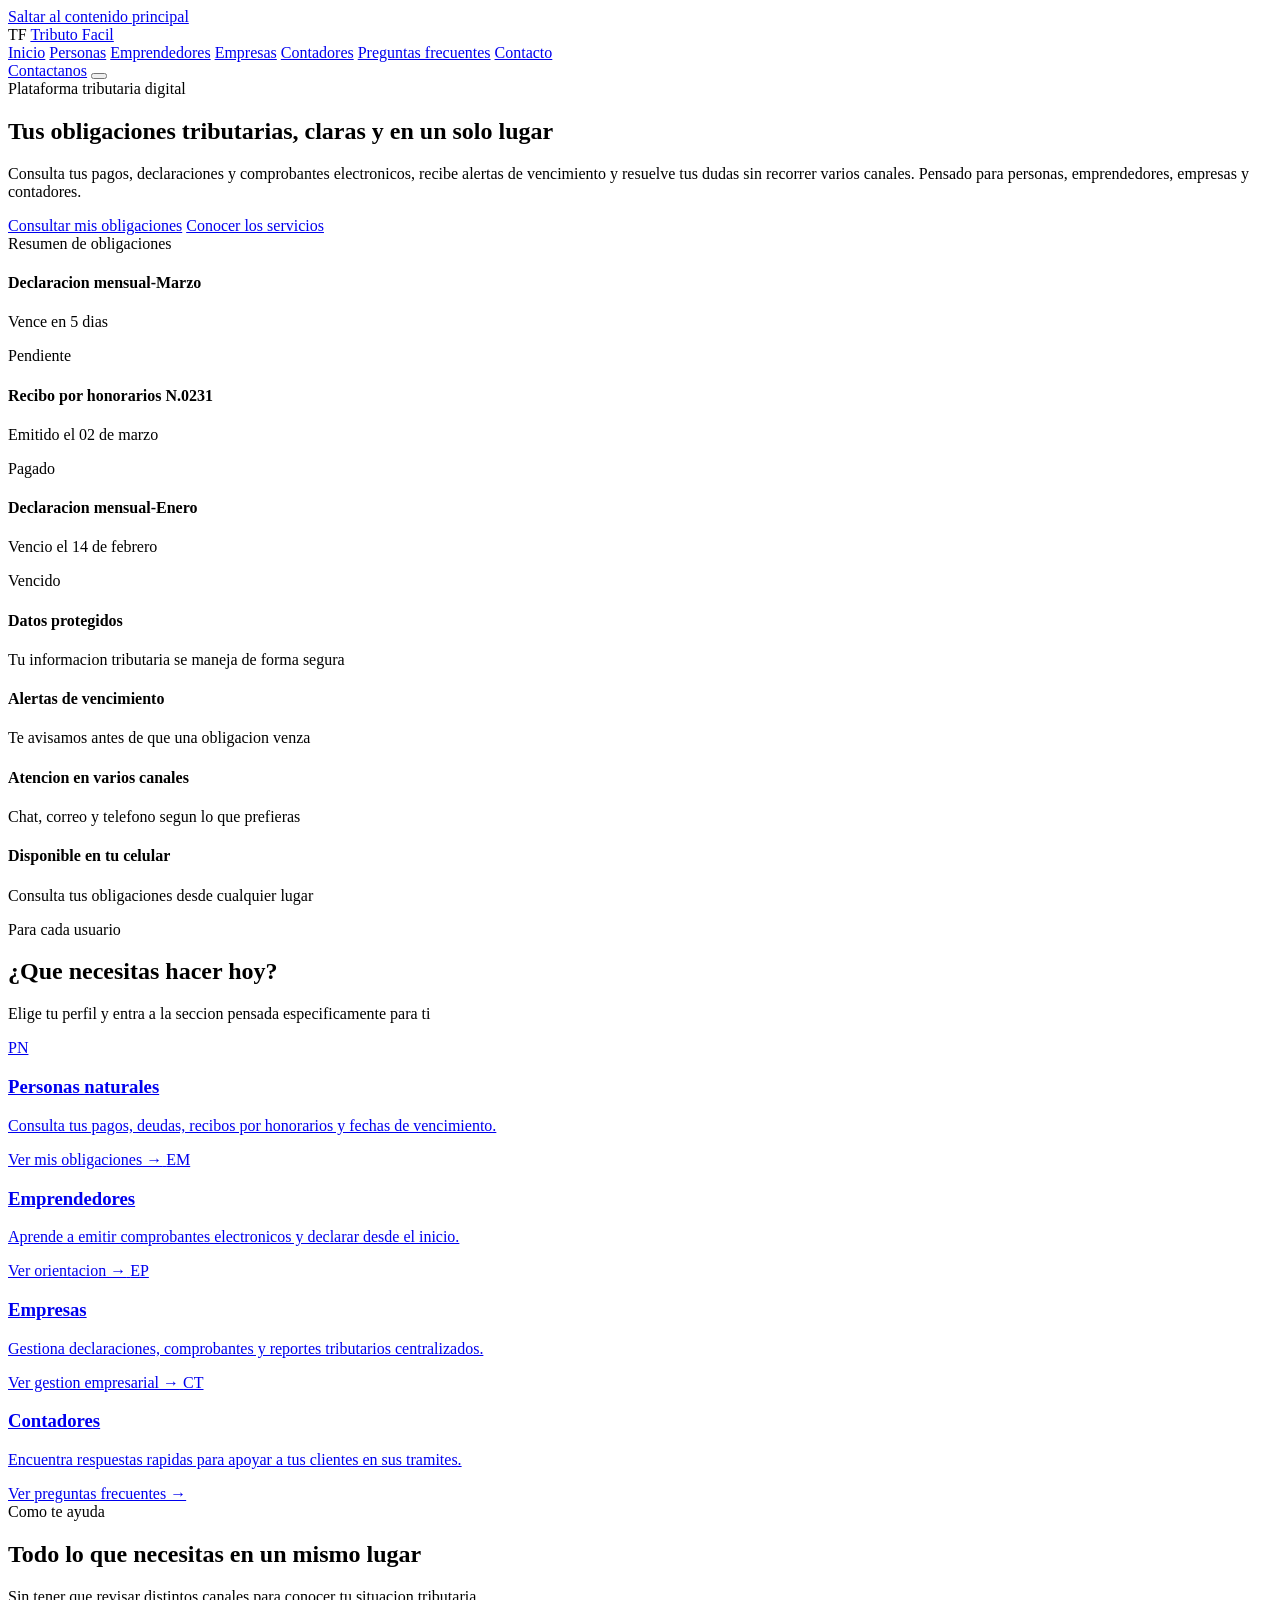
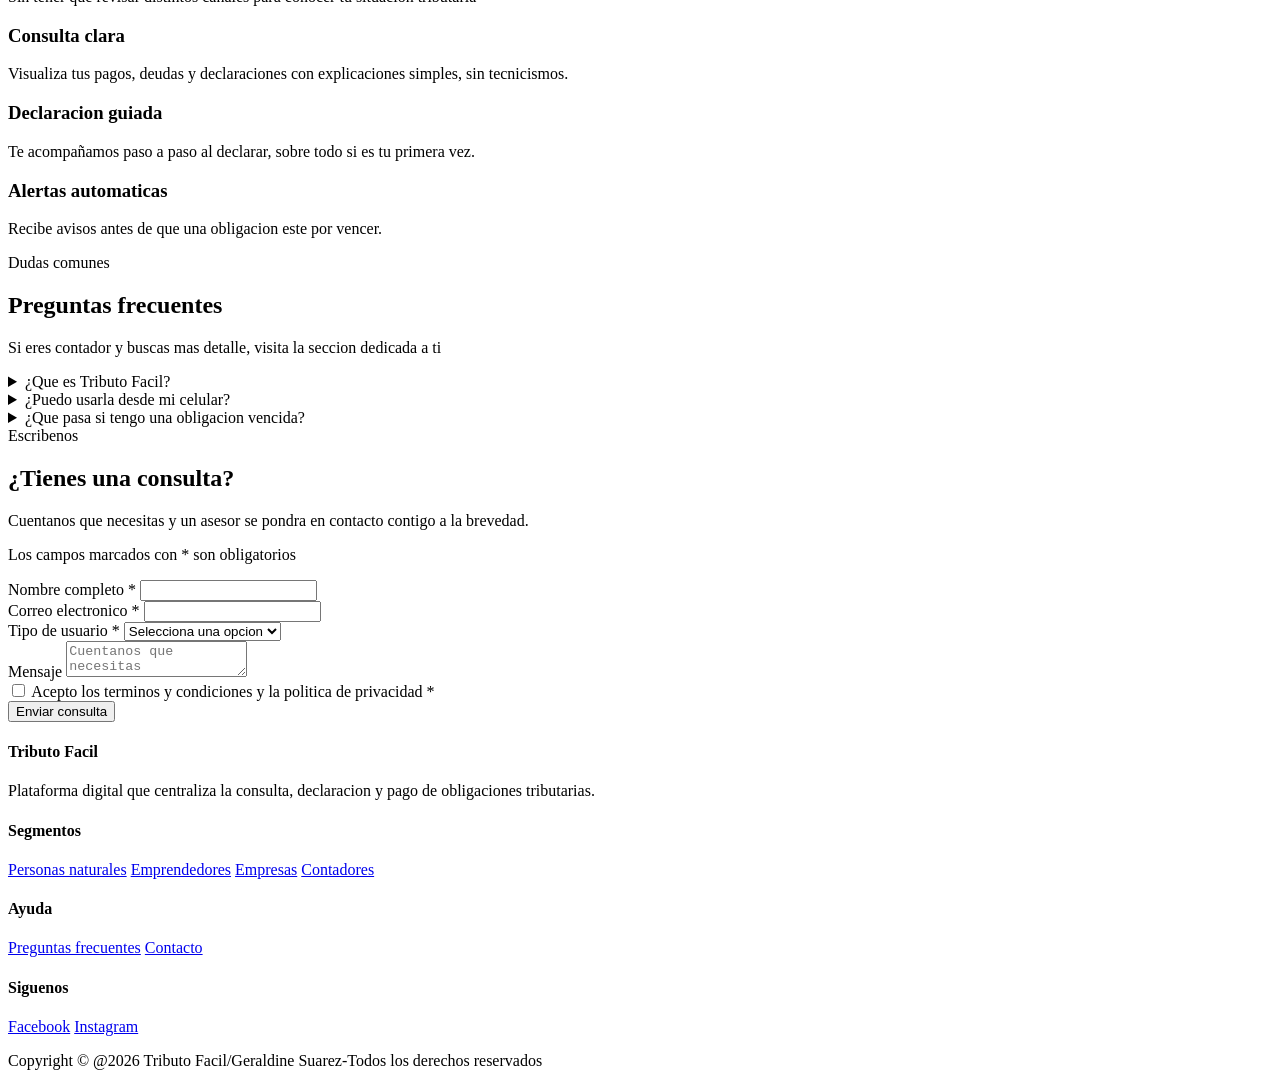
==== index.html @ e8cd5db3 "Add files via upload" ====
<!DOCTYPE html>
<html lang="es">
<head>
  <meta charset="UTF-8">
  <meta name="viewport" content="width=device-width, initial-scale=1.0">
  <meta name="description" content="Tributo Facil: consulta, declara y paga tus obligaciones tributarias en un solo lugar, de forma clara y segura.">
  <title>Tributo Facil-Tus obligaciones tributarias, en un solo lugar</title>
  <link rel="stylesheet" href="css/styles.css">
</head>
<body>

  <a href="#main-content" class="skip-link">Saltar al contenido principal</a>

  <!-- ============================== HEADER ============================== -->
  <header class="header">
    <div class="brand">
      <span class="brand-mark" aria-hidden="true">TF</span>
      <a href="index.html" class="brand-name">Tributo Facil</a>
    </div>

    <nav class="nav" id="primary-nav" aria-label="Navegacion principal">
      <a href="index.html" aria-current="page">Inicio</a>
      <a href="personas-naturales.html">Personas</a>
      <a href="emprendedores.html">Emprendedores</a>
      <a href="empresas.html">Empresas</a>
      <a href="contadores.html">Contadores</a>
      <a href="#preguntas">Preguntas frecuentes</a>
      <a href="#contacto">Contacto</a>
    </nav>

    <div class="header-actions">
      <a href="#contacto" class="btn-primary">Contactanos</a>
      <button class="menu-toggle" id="menuToggle" aria-label="Abrir menu de navegacion" aria-expanded="false" aria-controls="primary-nav">
        <span class="bar"></span>
        <span class="bar"></span>
        <span class="bar"></span>
      </button>
    </div>
  </header>

  <main id="main-content">

    <!-- ============================== HERO ============================== -->
    <section class="hero" aria-labelledby="hero-title">
      <div class="hero-content">
        <span class="hero-eyebrow">Plataforma tributaria digital</span>
        <h1 id="hero-title">Tus obligaciones tributarias, claras y en un solo lugar</h1>
        <p>
          Consulta tus pagos, declaraciones y comprobantes electronicos, recibe
          alertas de vencimiento y resuelve tus dudas sin recorrer varios
          canales. Pensado para personas, emprendedores, empresas y contadores.
        </p>
        <div class="hero-btns">
          <a href="#segmentos" class="btn-primary">Consultar mis obligaciones</a>
          <a href="#servicios" class="btn-outline">Conocer los servicios</a>
        </div>
      </div>

      <!-- Tarjeta visual: adelanto del "estado de obligaciones" que se repite
           como elemento distintivo en todo el sitio -->
      <div class="hero-visual" role="img" aria-label="Ejemplo de resumen de obligaciones tributarias con sus estados">
        <div class="hero-visual-header">
          <span>Resumen de obligaciones</span>
        </div>
        <div class="hero-visual-row">
          <div class="hero-visual-info">
            <h4>Declaracion mensual-Marzo</h4>
            <p>Vence en 5 dias</p>
          </div>
          <span class="badge badge-warning">Pendiente</span>
        </div>
        <div class="hero-visual-row">
          <div class="hero-visual-info">
            <h4>Recibo por honorarios N.0231</h4>
            <p>Emitido el 02 de marzo</p>
          </div>
          <span class="badge badge-success">Pagado</span>
        </div>
        <div class="hero-visual-row">
          <div class="hero-visual-info">
            <h4>Declaracion mensual-Enero</h4>
            <p>Vencio el 14 de febrero</p>
          </div>
          <span class="badge badge-danger">Vencido</span>
        </div>
      </div>
    </section>

    <!-- ========================= BARRA DE CONFIANZA ========================= -->
    <section class="trust-bar" aria-label="Beneficios de usar Tributo Fácil">
      <div class="trust-item">
        <span class="trust-icon" aria-hidden="true"></span>
        <div>
          <h4>Datos protegidos</h4>
          <p>Tu informacion tributaria se maneja de forma segura</p>
        </div>
      </div>
      <div class="trust-item">
        <span class="trust-icon" aria-hidden="true"></span>
        <div>
          <h4>Alertas de vencimiento</h4>
          <p>Te avisamos antes de que una obligacion venza</p>
        </div>
      </div>
      <div class="trust-item">
        <span class="trust-icon" aria-hidden="true"></span>
        <div>
          <h4>Atencion en varios canales</h4>
          <p>Chat, correo y telefono segun lo que prefieras</p>
        </div>
      </div>
      <div class="trust-item">
        <span class="trust-icon" aria-hidden="true"></span>
        <div>
          <h4>Disponible en tu celular</h4>
          <p>Consulta tus obligaciones desde cualquier lugar</p>
        </div>
      </div>
    </section>

    <!-- ============================ SEGMENTOS ============================
         Cada tarjeta enlaza a una pagina completa dedicada a Historia
         de Usuario (HU01/HU04) -->
    <section class="section" id="segmentos" aria-labelledby="segmentos-title">
      <div class="section-title">
        <span class="eyebrow">Para cada usuario</span>
        <h2 id="segmentos-title">¿Que necesitas hacer hoy?</h2>
        <p>Elige tu perfil y entra a la seccion pensada especificamente para ti</p>
      </div>

      <div class="segments-grid">
        <a href="personas-naturales.html" class="segment-card">
          <span class="segment-icon" aria-hidden="true">PN</span>
          <h3>Personas naturales</h3>
          <p>Consulta tus pagos, deudas, recibos por honorarios y fechas de vencimiento.</p>
          <span class="segment-link">Ver mis obligaciones →</span>
        </a>

        <a href="emprendedores.html" class="segment-card">
          <span class="segment-icon" aria-hidden="true">EM</span>
          <h3>Emprendedores</h3>
          <p>Aprende a emitir comprobantes electronicos y declarar desde el inicio.</p>
          <span class="segment-link">Ver orientacion →</span>
        </a>

        <a href="empresas.html" class="segment-card">
          <span class="segment-icon" aria-hidden="true">EP</span>
          <h3>Empresas</h3>
          <p>Gestiona declaraciones, comprobantes y reportes tributarios centralizados.</p>
          <span class="segment-link">Ver gestion empresarial →</span>
        </a>

        <a href="contadores.html" class="segment-card">
          <span class="segment-icon" aria-hidden="true">CT</span>
          <h3>Contadores</h3>
          <p>Encuentra respuestas rapidas para apoyar a tus clientes en sus tramites.</p>
          <span class="segment-link">Ver preguntas frecuentes →</span>
        </a>
      </div>
    </section>

    <!-- ============================ SERVICIOS ============================ -->
    <section class="section section-alt" id="servicios" aria-labelledby="servicios-title">
      <div class="section-title">
        <span class="eyebrow">Como te ayuda</span>
        <h2 id="servicios-title">Todo lo que necesitas en un mismo lugar</h2>
        <p>Sin tener que revisar distintos canales para conocer tu situacion tributaria</p>
      </div>

      <div class="info-grid">
        <div class="info-card">
          <h3>Consulta clara</h3>
          <p>Visualiza tus pagos, deudas y declaraciones con explicaciones simples, sin tecnicismos.</p>
        </div>
        <div class="info-card">
          <h3>Declaracion guiada</h3>
          <p>Te acompañamos paso a paso al declarar, sobre todo si es tu primera vez.</p>
        </div>
        <div class="info-card">
          <h3>Alertas automaticas</h3>
          <p>Recibe avisos antes de que una obligacion este por vencer.</p>
        </div>
      </div>
    </section>

    <!-- ======================= PREGUNTAS FRECUENTES ======================= -->
    <section class="section" id="preguntas" aria-labelledby="preguntas-title">
      <div class="section-title">
        <span class="eyebrow">Dudas comunes</span>
        <h2 id="preguntas-title">Preguntas frecuentes</h2>
        <p>Si eres contador y buscas mas detalle, visita la seccion dedicada a ti</p>
      </div>

      <!-- <details>/<summary> -->
      <details class="faq-item">
        <summary>¿Que es Tributo Facil?</summary>
        <p>Es una plataforma que centraliza la consulta, declaracion y pago de tus obligaciones tributarias en un solo lugar.</p>
      </details>
      <details class="faq-item">
        <summary>¿Puedo usarla desde mi celular?</summary>
        <p>Sí, la plataforma esta adaptada para computadoras, tablets y celulares.</p>
      </details>
      <details class="faq-item">
        <summary>¿Que pasa si tengo una obligacion vencida?</summary>
        <p>El sistema la resalta claramente con la etiqueta "Vencido" y te sugiere contactarnos para resolverla.</p>
      </details>
    </section>

    <!-- ===================== FORMULARIO DE CONTACTO ===================== -->
    <section class="section form-section" id="contacto" aria-labelledby="form-title">
      <div class="form-inner">
        <div class="form-copy">
          <span class="eyebrow">Escribenos</span>
          <h2 id="form-title">¿Tienes una consulta?</h2>
          <p>Cuentanos que necesitas y un asesor se pondra en contacto contigo a la brevedad.</p>
        </div>

        <form class="form-card" id="registroForm" aria-label="Formulario de contacto" novalidate>
          <p class="required-note">Los campos marcados con * son obligatorios</p>

          <div class="form-group" id="group-nombre">
            <label for="nombre">Nombre completo *</label>
            <input type="text" id="nombre" name="nombre" required aria-required="true" aria-describedby="error-nombre">
            <span class="error-message" id="error-nombre" role="alert"></span>
          </div>

          <div class="form-group" id="group-correo">
            <label for="correo">Correo electronico *</label>
            <input type="email" id="correo" name="correo" required aria-required="true" aria-describedby="error-correo">
            <span class="error-message" id="error-correo" role="alert"></span>
          </div>

          <div class="form-group" id="group-tipo-usuario">
            <label for="tipo-usuario">Tipo de usuario *</label>
            <select id="tipo-usuario" name="tipo-usuario" required aria-required="true" aria-describedby="error-tipo-usuario">
              <option value="">Selecciona una opcion</option>
              <option value="persona-natural">Persona natural</option>
              <option value="emprendedor">Emprendedor</option>
              <option value="empresa">Empresa</option>
              <option value="contador">Contador</option>
            </select>
            <span class="error-message" id="error-tipo-usuario" role="alert"></span>
          </div>

          <div class="form-group">
            <label for="mensaje">Mensaje</label>
            <textarea id="mensaje" name="mensaje" placeholder="Cuentanos que necesitas"></textarea>
          </div>

          <div class="checkbox-group" id="group-terminos">
            <input type="checkbox" id="terminos" name="terminos" required aria-required="true" aria-describedby="error-terminos">
            <label for="terminos">Acepto los terminos y condiciones y la politica de privacidad *</label>
          </div>
          <span class="error-message" id="error-terminos" role="alert"></span>

          <button type="submit" class="btn-submit">Enviar consulta</button>

          <div class="form-success" id="formSuccess" role="status" tabindex="-1" hidden>
            Tu consulta fue enviada correctamente. Nos pondremos en contacto contigo pronto.
          </div>
        </form>
      </div>
    </section>

  </main>

  <!-- ============================== FOOTER ============================== -->
  <footer class="footer">
    <div class="footer-grid">
      <div class="footer-col">
        <h4>Tributo Facil</h4>
        <p>Plataforma digital que centraliza la consulta, declaracion y pago de obligaciones tributarias.</p>
      </div>
      <div class="footer-col">
        <h4>Segmentos</h4>
        <a href="personas-naturales.html">Personas naturales</a>
        <a href="emprendedores.html">Emprendedores</a>
        <a href="empresas.html">Empresas</a>
        <a href="contadores.html">Contadores</a>
      </div>
      <div class="footer-col">
        <h4>Ayuda</h4>
        <a href="#preguntas">Preguntas frecuentes</a>
        <a href="#contacto">Contacto</a>
      </div>
      <div class="footer-col">
        <h4>Siguenos</h4>
        <a href="#" aria-label="Facebook de Tributo Facil">Facebook</a>
        <a href="#" aria-label="Instagram de Tributo Facil">Instagram</a>
      </div>
    </div>
    <div class="footer-bottom">
      <p>Copyright &copy; @2026 Tributo Facil/Geraldine Suarez-Todos los derechos reservados</p>
    </div>
  </footer>

  <script src="js/main.js"></script>
</body>
</html>
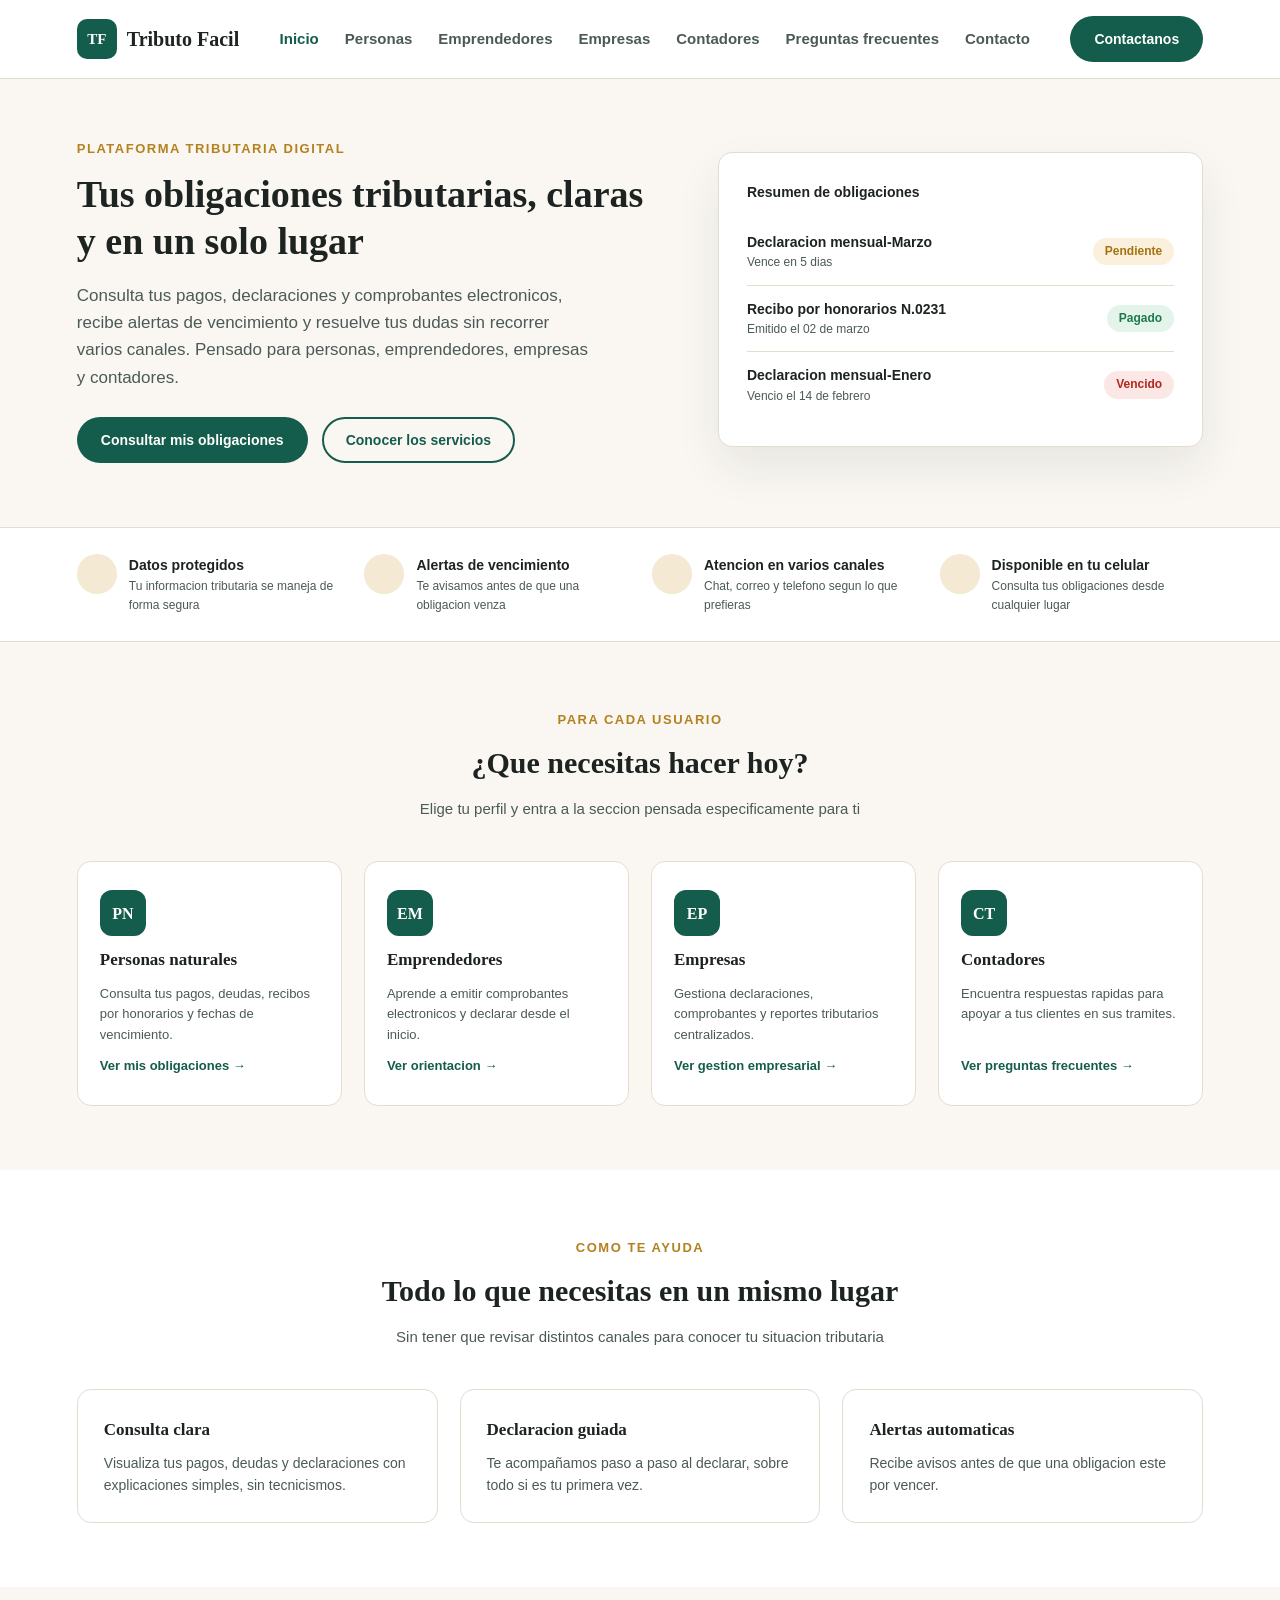
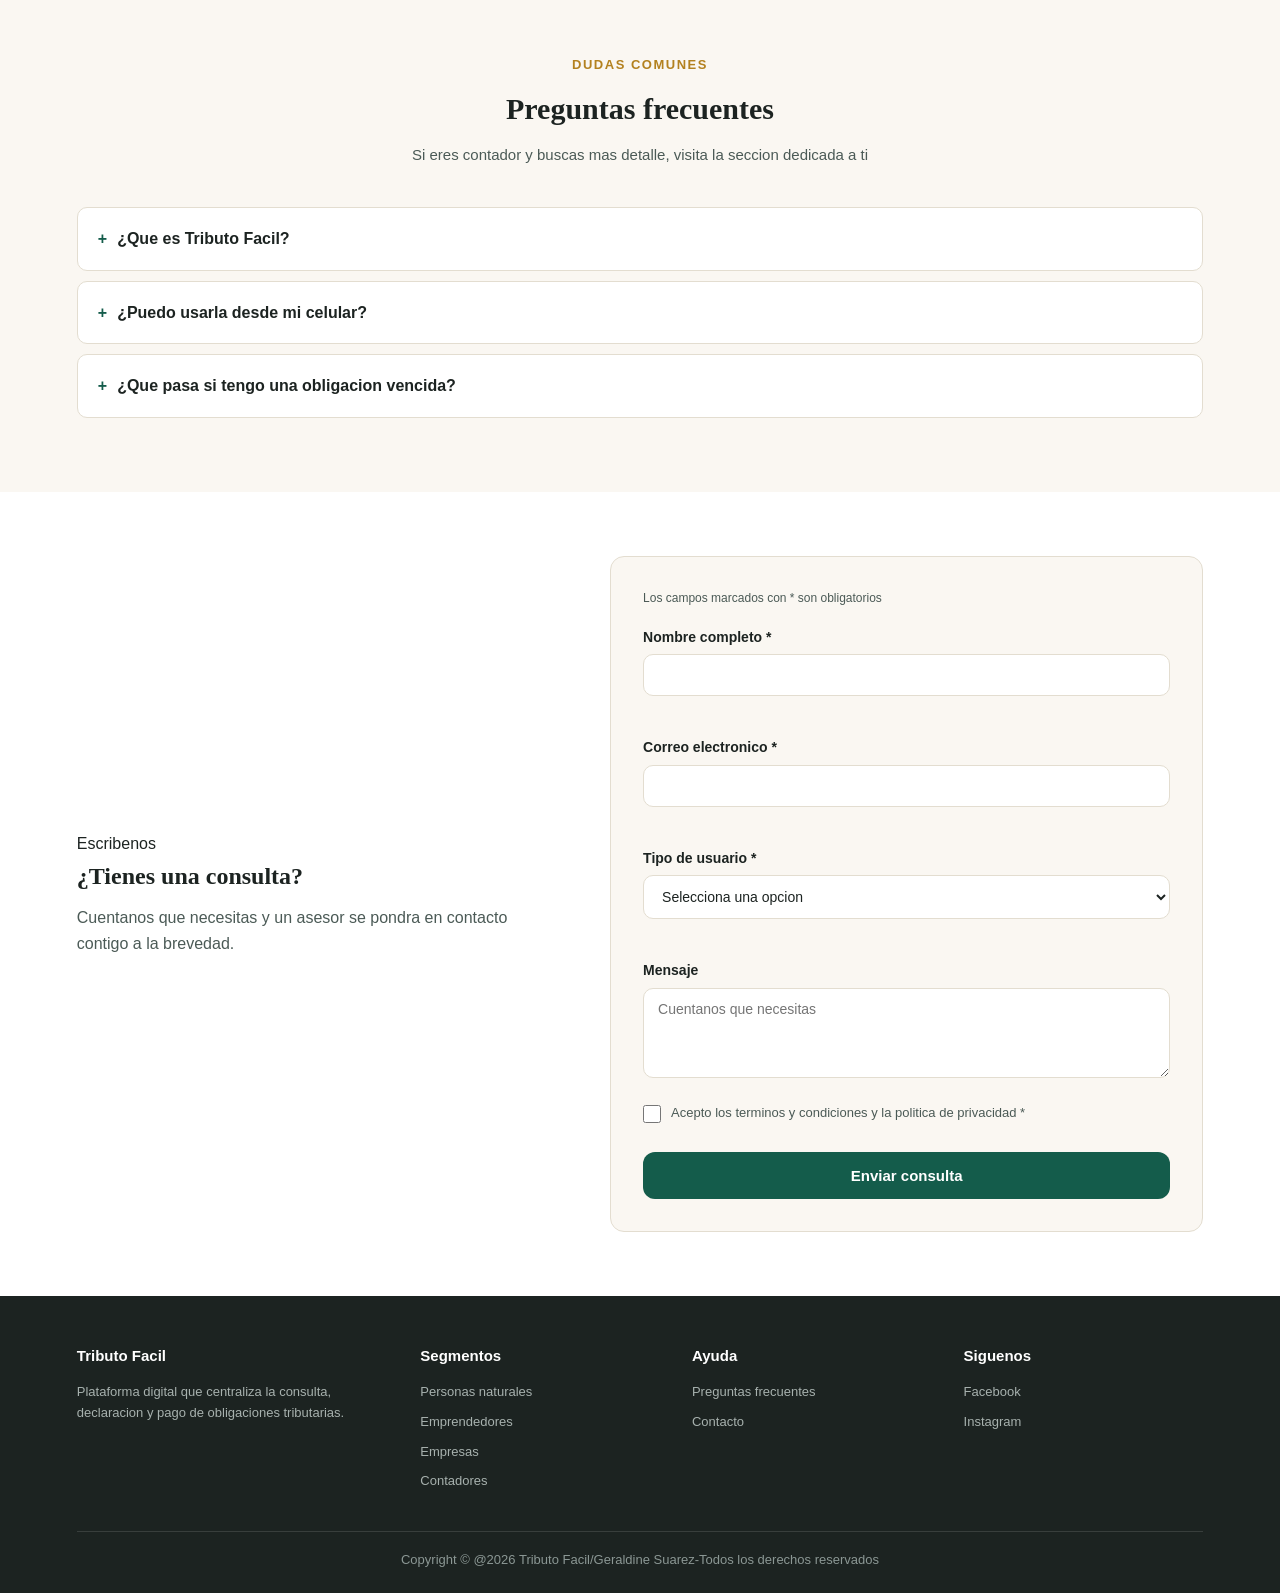
==== commit b554d63c: "Fix stylesheet link path in index.html" ====
--- a/index.html
+++ b/index.html
@@ -5,7 +5,7 @@
   <meta name="viewport" content="width=device-width, initial-scale=1.0">
   <meta name="description" content="Tributo Facil: consulta, declara y paga tus obligaciones tributarias en un solo lugar, de forma clara y segura.">
   <title>Tributo Facil-Tus obligaciones tributarias, en un solo lugar</title>
-  <link rel="stylesheet" href="css/styles.css">
+  <link rel="stylesheet" href="styles.css">
 </head>
 <body>
 
--- a/styles.css
+++ b/styles.css
@@ -0,0 +1,786 @@
+:root {
+  /* Color */
+  --color-ink: #1c2321;         /* texto principal, casi negro */
+  --color-ink-soft: #4b5a56;    /* texto secundario */
+  --color-bg: #faf7f2;          /* fondo general, papel cálido */
+  --color-surface: #ffffff;     /* tarjetas y bloques */
+  --color-border: #e3ddd0;      /* bordes suaves */
+  --color-primary: #145c4b;     /* verde azulado institucional */
+  --color-primary-dark: #0e4238;
+  --color-accent: #b3811f;      /* dorado, acento de "valor" */
+  --color-accent-soft: #f4e9d2;
+  --color-success: #1e7a4c;     /* estado: pagado */
+  --color-success-soft: #e4f4ea;
+  --color-warning: #a8710f;     /* estado: pendiente */
+  --color-warning-soft: #faf0dc;
+  --color-danger: #b3261e;      /* estado: vencido */
+  --color-danger-soft: #fbe7e5;
+
+  --font-display: Georgia, "Times New Roman", serif;
+  --font-body: "Segoe UI", Helvetica, Arial, sans-serif;
+
+  /* Espaciado */
+  --space-section: 64px;
+  --radius: 14px;
+}
+
+* {
+  margin: 0;
+  padding: 0;
+  box-sizing: border-box;
+}
+
+html {
+  scroll-behavior: smooth;
+}
+
+body {
+  font-family: var(--font-body);
+  background-color: var(--color-bg);
+  color: var(--color-ink);
+  line-height: 1.6;
+}
+
+img, svg {
+  display: block;
+  max-width: 100%;
+}
+
+h1, h2, h3, h4 {
+  font-family: var(--font-display);
+  color: var(--color-ink);
+  font-weight: 700;
+}
+
+/* Compensa el header fijo al saltar a una sección por anchor */
+section[id] {
+  scroll-margin-top: 96px;
+}
+
+.skip-link {
+  position: absolute;
+  left: -9999px;
+  top: 0;
+  background-color: var(--color-primary);
+  color: #ffffff;
+  padding: 14px 22px;
+  font-weight: 700;
+  z-index: 1000;
+  border-radius: 0 0 8px 0;
+}
+
+.skip-link:focus {
+  left: 0;
+}
+
+a:focus-visible,
+button:focus-visible,
+input:focus-visible,
+select:focus-visible,
+textarea:focus-visible,
+summary:focus-visible {
+  outline: 3px solid var(--color-accent);
+  outline-offset: 2px;
+}
+
+@media (prefers-reduced-motion: reduce) {
+  html { scroll-behavior: auto; }
+  * { animation: none !important; transition: none !important; }
+}
+
+/* -------------------------------------------------------------------------
+   4. ENCABEZADO Y NAVEGACIÓN (igual en las 5 páginas)
+   ------------------------------------------------------------------------- */
+.header {
+  width: 100%;
+  background-color: var(--color-surface);
+  padding: 16px 6%;
+  display: flex;
+  justify-content: space-between;
+  align-items: center;
+  border-bottom: 1px solid var(--color-border);
+  position: sticky;
+  top: 0;
+  z-index: 100;
+}
+
+.brand {
+  display: flex;
+  align-items: center;
+  gap: 10px;
+}
+
+.brand-mark {
+  width: 40px;
+  height: 40px;
+  border-radius: 10px;
+  background-color: var(--color-primary);
+  color: #ffffff;
+  display: flex;
+  align-items: center;
+  justify-content: center;
+  font-family: var(--font-display);
+  font-weight: 700;
+  font-size: 15px;
+}
+
+.brand-name {
+  font-family: var(--font-display);
+  font-size: 20px;
+  font-weight: 700;
+  color: var(--color-ink);
+  text-decoration: none;
+}
+
+.nav {
+  display: flex;
+  gap: 26px;
+  align-items: center;
+}
+
+.nav a {
+  text-decoration: none;
+  color: var(--color-ink-soft);
+  font-size: 15px;
+  font-weight: 600;
+}
+
+.nav a:hover,
+.nav a[aria-current="page"] {
+  color: var(--color-primary);
+}
+
+.header-actions {
+  display: flex;
+  align-items: center;
+  gap: 10px;
+}
+
+.btn-primary {
+  border: none;
+  background-color: var(--color-primary);
+  color: #ffffff;
+  padding: 12px 24px;
+  border-radius: 30px;
+  font-size: 14px;
+  font-weight: 700;
+  cursor: pointer;
+  text-decoration: none;
+  display: inline-block;
+}
+
+.btn-primary:hover { background-color: var(--color-primary-dark); }
+
+.btn-outline {
+  border: 2px solid var(--color-primary);
+  background-color: transparent;
+  color: var(--color-primary);
+  padding: 10px 22px;
+  border-radius: 30px;
+  font-size: 14px;
+  font-weight: 700;
+  cursor: pointer;
+  text-decoration: none;
+  display: inline-block;
+}
+
+.btn-outline:hover { background-color: var(--color-primary); color: #ffffff; }
+
+/* Botón hamburguesa: solo visible en pantallas pequeñas */
+.menu-toggle {
+  display: none;
+  border: none;
+  background: transparent;
+  color: var(--color-primary);
+  cursor: pointer;
+  padding: 6px;
+}
+
+.menu-toggle .bar {
+  display: block;
+  width: 24px;
+  height: 3px;
+  background-color: var(--color-primary);
+  margin: 5px 0;
+  border-radius: 2px;
+}
+
+/* -------------------------------------------------------------------------
+   5. MIGA DE PAN (breadcrumb) — usada en las páginas de detalle por HU
+   ------------------------------------------------------------------------- */
+.breadcrumb {
+  padding: 18px 6% 0;
+  font-size: 13px;
+  color: var(--color-ink-soft);
+}
+
+.breadcrumb a {
+  color: var(--color-primary);
+  text-decoration: none;
+}
+
+.breadcrumb a:hover { text-decoration: underline; }
+
+/* -------------------------------------------------------------------------
+   6. HERO (portada de cada página)
+   ------------------------------------------------------------------------- */
+.hero {
+  padding: 56px 6% 64px;
+  display: grid;
+  grid-template-columns: 1.1fr 0.9fr;
+  gap: 48px;
+  align-items: center;
+}
+
+.hero.hero-solo {
+  grid-template-columns: 1fr;
+  max-width: 820px;
+  margin: 0 auto;
+  text-align: center;
+}
+
+.hero-eyebrow {
+  color: var(--color-accent);
+  font-family: var(--font-body);
+  font-size: 13px;
+  font-weight: 700;
+  letter-spacing: 1.5px;
+  text-transform: uppercase;
+}
+
+.hero-content h1 {
+  font-size: 38px;
+  line-height: 1.25;
+  margin: 10px 0 16px;
+}
+
+.hero-content p {
+  color: var(--color-ink-soft);
+  font-size: 17px;
+  max-width: 520px;
+  margin-bottom: 26px;
+}
+
+.hero.hero-solo .hero-content p { margin-left: auto; margin-right: auto; }
+
+.hero-btns {
+  display: flex;
+  gap: 14px;
+  flex-wrap: wrap;
+}
+
+.hero.hero-solo .hero-btns { justify-content: center; }
+
+/* Tarjeta visual del hero de la portada: resumen de obligaciones */
+.hero-visual {
+  background-color: var(--color-surface);
+  border: 1px solid var(--color-border);
+  border-radius: var(--radius);
+  padding: 28px;
+  box-shadow: 0 20px 45px rgba(28, 35, 33, 0.08);
+}
+
+.hero-visual-header {
+  display: flex;
+  justify-content: space-between;
+  align-items: center;
+  margin-bottom: 16px;
+}
+
+.hero-visual-header span { font-weight: 700; font-size: 14px; }
+
+.hero-visual-row {
+  display: flex;
+  justify-content: space-between;
+  align-items: center;
+  gap: 14px;
+  padding: 12px 0;
+  border-bottom: 1px solid var(--color-border);
+}
+
+.hero-visual-row:last-child { border-bottom: none; }
+
+.hero-visual-info h4 { font-family: var(--font-body); font-size: 14px; }
+.hero-visual-info p { font-size: 12px; color: var(--color-ink-soft); }
+
+/* Insignias de estado: pagado / pendiente / vencido.
+   Este es el elemento distintivo del sitio: se repite en todas las
+   páginas cada vez que se habla del estado de una obligación. */
+.badge {
+  display: inline-block;
+  padding: 4px 12px;
+  border-radius: 20px;
+  font-size: 12px;
+  font-weight: 700;
+  white-space: nowrap;
+}
+
+.badge-success { background-color: var(--color-success-soft); color: var(--color-success); }
+.badge-warning { background-color: var(--color-warning-soft); color: var(--color-warning); }
+.badge-danger  { background-color: var(--color-danger-soft);  color: var(--color-danger); }
+
+/* -------------------------------------------------------------------------
+   7. BARRA DE CONFIANZA (beneficios generales, solo en portada)
+   ------------------------------------------------------------------------- */
+.trust-bar {
+  background-color: var(--color-surface);
+  border-top: 1px solid var(--color-border);
+  border-bottom: 1px solid var(--color-border);
+  padding: 26px 6%;
+  display: grid;
+  grid-template-columns: repeat(4, 1fr);
+  gap: 24px;
+}
+
+.trust-item { display: flex; align-items: flex-start; gap: 12px; }
+
+.trust-icon {
+  width: 40px;
+  height: 40px;
+  border-radius: 50%;
+  background-color: var(--color-accent-soft);
+  color: var(--color-accent);
+  display: flex;
+  align-items: center;
+  justify-content: center;
+  flex-shrink: 0;
+}
+
+.trust-item h4 { font-family: var(--font-body); font-size: 14px; }
+.trust-item p { font-size: 12px; color: var(--color-ink-soft); }
+
+/* -------------------------------------------------------------------------
+   8. SECCIONES GENÉRICAS
+   ------------------------------------------------------------------------- */
+.section { padding: var(--space-section) 6%; }
+.section-alt { background-color: var(--color-surface); }
+
+.section-title {
+  max-width: 640px;
+  margin: 0 auto 40px;
+  text-align: center;
+}
+
+.section-title .eyebrow {
+  color: var(--color-accent);
+  font-size: 13px;
+  font-weight: 700;
+  letter-spacing: 1.5px;
+  text-transform: uppercase;
+}
+
+.section-title h2 { font-size: 30px; margin: 8px 0 10px; }
+.section-title p { color: var(--color-ink-soft); font-size: 15px; }
+
+/* -------------------------------------------------------------------------
+   9. SEGMENTOS (tarjetas de la portada, enlazan a cada página de HU)
+   ------------------------------------------------------------------------- */
+.segments-grid {
+  display: grid;
+  grid-template-columns: repeat(4, 1fr);
+  gap: 22px;
+}
+
+.segment-card {
+  background-color: var(--color-surface);
+  border: 1px solid var(--color-border);
+  border-radius: var(--radius);
+  padding: 28px 22px;
+  text-decoration: none;
+  color: var(--color-ink);
+  display: flex;
+  flex-direction: column;
+  gap: 10px;
+  transition: transform 0.2s ease, box-shadow 0.2s ease;
+}
+
+.segment-card:hover,
+.segment-card:focus-visible {
+  transform: translateY(-4px);
+  box-shadow: 0 16px 30px rgba(28, 35, 33, 0.1);
+}
+
+.segment-icon {
+  width: 46px;
+  height: 46px;
+  border-radius: 12px;
+  background-color: var(--color-primary);
+  color: #ffffff;
+  display: flex;
+  align-items: center;
+  justify-content: center;
+  font-family: var(--font-display);
+  font-weight: 700;
+}
+
+.segment-card h3 { font-size: 17px; }
+.segment-card p { font-size: 13px; color: var(--color-ink-soft); flex-grow: 1; }
+.segment-card .segment-link { font-size: 13px; font-weight: 700; color: var(--color-primary); }
+
+/* -------------------------------------------------------------------------
+   10. BLOQUES DE CONTENIDO (usados en las páginas de detalle de cada HU)
+   ------------------------------------------------------------------------- */
+.info-grid {
+  display: grid;
+  grid-template-columns: repeat(3, 1fr);
+  gap: 22px;
+}
+
+.info-card {
+  background-color: var(--color-surface);
+  border: 1px solid var(--color-border);
+  border-radius: var(--radius);
+  padding: 26px;
+}
+
+.info-card h3 { font-size: 17px; margin-bottom: 8px; }
+.info-card p { font-size: 14px; color: var(--color-ink-soft); }
+
+/* Lista de obligaciones / recibos (HU01) */
+.obligation-list { display: flex; flex-direction: column; gap: 14px; }
+
+.obligation-row {
+  background-color: var(--color-surface);
+  border: 1px solid var(--color-border);
+  border-radius: var(--radius);
+  padding: 18px 22px;
+  display: flex;
+  justify-content: space-between;
+  align-items: center;
+  gap: 14px;
+  flex-wrap: wrap;
+}
+
+.obligation-row h4 { font-family: var(--font-body); font-size: 15px; }
+.obligation-row p { font-size: 13px; color: var(--color-ink-soft); }
+
+/* Aviso de vencimiento próximo (HU01) */
+.alert-box {
+  background-color: var(--color-warning-soft);
+  border: 1px solid var(--color-warning);
+  border-radius: var(--radius);
+  padding: 20px 24px;
+  display: flex;
+  gap: 14px;
+  align-items: flex-start;
+}
+
+.alert-box strong { color: var(--color-warning); }
+
+/* Pasos numerados (HU02): aquí sí es un proceso real en orden,
+   por eso se justifica usar numeración */
+.steps-list {
+  list-style: none;
+  display: grid;
+  grid-template-columns: repeat(3, 1fr);
+  gap: 22px;
+}
+
+.step-item {
+  background-color: var(--color-surface);
+  border: 1px solid var(--color-border);
+  border-radius: var(--radius);
+  padding: 24px;
+  text-align: center;
+}
+
+.step-number {
+  width: 36px;
+  height: 36px;
+  border-radius: 50%;
+  background-color: var(--color-primary);
+  color: #ffffff;
+  display: flex;
+  align-items: center;
+  justify-content: center;
+  font-weight: 700;
+  margin: 0 auto 14px;
+}
+
+.step-item h3 { font-size: 15px; margin-bottom: 6px; }
+.step-item p { font-size: 13px; color: var(--color-ink-soft); }
+
+/* Estadísticas de confianza (HU03) */
+.stats-card {
+  background-color: var(--color-surface);
+  border: 1px solid var(--color-border);
+  border-radius: var(--radius);
+  padding: 30px;
+}
+
+.stat-row {
+  display: flex;
+  justify-content: space-between;
+  padding: 14px 0;
+  border-bottom: 1px solid var(--color-border);
+}
+
+.stat-row:last-child { border-bottom: none; }
+.stat-row span:first-child { color: var(--color-ink-soft); font-size: 14px; }
+.stat-row span:last-child { color: var(--color-primary); font-weight: 700; font-size: 14px; }
+
+/* Preguntas frecuentes: <details>/<summary> nativos, sin JavaScript */
+.faq-group { margin-bottom: 28px; }
+.faq-group h3 { font-size: 16px; margin-bottom: 12px; color: var(--color-primary); }
+
+.faq-item {
+  background-color: var(--color-surface);
+  border: 1px solid var(--color-border);
+  border-radius: 10px;
+  margin-bottom: 10px;
+  padding: 4px 20px;
+}
+
+.faq-item summary {
+  cursor: pointer;
+  font-weight: 700;
+  padding: 14px 0;
+  list-style: none;
+}
+
+.faq-item summary::-webkit-details-marker { display: none; }
+
+.faq-item summary::before {
+  content: "+";
+  color: var(--color-primary);
+  font-weight: 700;
+  margin-right: 10px;
+}
+
+.faq-item[open] summary::before { content: "–"; }
+
+.faq-item p { padding-bottom: 16px; color: var(--color-ink-soft); font-size: 14px; }
+
+/* Canales de atención (HU04) */
+.channels-grid {
+  display: grid;
+  grid-template-columns: repeat(3, 1fr);
+  gap: 20px;
+}
+
+.channel-card {
+  background-color: var(--color-surface);
+  border: 1px solid var(--color-border);
+  border-radius: var(--radius);
+  padding: 22px;
+  text-align: center;
+}
+
+.channel-icon {
+  width: 42px;
+  height: 42px;
+  border-radius: 50%;
+  background-color: var(--color-accent-soft);
+  color: var(--color-accent);
+  display: flex;
+  align-items: center;
+  justify-content: center;
+  margin: 0 auto 12px;
+  font-weight: 700;
+}
+
+/* Llamado a la acción al final de cada página de HU */
+.cta-box {
+  background-color: var(--color-primary);
+  color: #ffffff;
+  border-radius: var(--radius);
+  padding: 40px;
+  text-align: center;
+}
+
+.cta-box h2 { color: #ffffff; font-size: 24px; margin-bottom: 10px; }
+.cta-box p { color: #d9ece7; margin-bottom: 22px; }
+
+.cta-box .btn-primary {
+  background-color: #ffffff;
+  color: var(--color-primary);
+}
+
+.cta-box .btn-primary:hover { background-color: var(--color-accent-soft); }
+
+/* -------------------------------------------------------------------------
+   11. FORMULARIO DE CONTACTO (solo en index.html)
+   ------------------------------------------------------------------------- */
+.form-section { background-color: var(--color-surface); }
+
+.form-inner {
+  display: grid;
+  grid-template-columns: 0.9fr 1.1fr;
+  gap: 48px;
+  align-items: center;
+}
+
+.form-copy p { color: var(--color-ink-soft); margin-top: 10px; }
+
+.form-card {
+  background-color: var(--color-bg);
+  border: 1px solid var(--color-border);
+  border-radius: var(--radius);
+  padding: 32px;
+}
+
+.form-group { margin-bottom: 18px; }
+
+.form-group label {
+  display: block;
+  font-size: 14px;
+  font-weight: 700;
+  margin-bottom: 6px;
+}
+
+.required-note { font-size: 12px; color: var(--color-ink-soft); margin-bottom: 18px; }
+
+.form-group input,
+.form-group select,
+.form-group textarea {
+  width: 100%;
+  padding: 12px 14px;
+  border: 1.5px solid var(--color-border);
+  border-radius: 10px;
+  font-size: 14px;
+  font-family: var(--font-body);
+  color: var(--color-ink);
+  background-color: #ffffff;
+}
+
+.form-group textarea { resize: vertical; min-height: 90px; }
+
+.form-group input:focus,
+.form-group select:focus,
+.form-group textarea:focus { border-color: var(--color-primary); }
+
+/* Estado de error: la clase la agrega/quita js/main.js */
+.form-group.has-error input,
+.form-group.has-error select,
+.form-group.has-error textarea { border-color: var(--color-danger); }
+
+.error-message {
+  display: block;
+  color: var(--color-danger);
+  font-size: 12px;
+  margin-top: 6px;
+  min-height: 16px;
+}
+
+.checkbox-group {
+  display: flex;
+  align-items: flex-start;
+  gap: 10px;
+  margin-bottom: 6px;
+}
+
+.checkbox-group input { width: 18px; height: 18px; margin-top: 2px; flex-shrink: 0; }
+.checkbox-group label { font-size: 13px; color: var(--color-ink-soft); }
+
+.btn-submit {
+  width: 100%;
+  border: none;
+  background-color: var(--color-primary);
+  color: #ffffff;
+  padding: 15px;
+  border-radius: 12px;
+  font-size: 15px;
+  font-weight: 700;
+  cursor: pointer;
+  margin-top: 6px;
+}
+
+.btn-submit:hover { background-color: var(--color-primary-dark); }
+
+.form-success {
+  margin-top: 18px;
+  background-color: var(--color-success-soft);
+  color: var(--color-success);
+  border: 1px solid var(--color-success);
+  border-radius: 10px;
+  padding: 14px 16px;
+  font-size: 14px;
+  font-weight: 700;
+  text-align: center;
+}
+
+/* -------------------------------------------------------------------------
+   12. PIE DE PÁGINA (igual en las 5 páginas)
+   ------------------------------------------------------------------------- */
+.footer {
+  background-color: var(--color-ink);
+  color: #cbd3d1;
+  padding: 48px 6% 22px;
+}
+
+.footer-grid {
+  display: grid;
+  grid-template-columns: 1.3fr 1fr 1fr 1fr;
+  gap: 32px;
+  margin-bottom: 30px;
+}
+
+.footer-col h4 { color: #ffffff; font-family: var(--font-body); font-size: 15px; margin-bottom: 14px; }
+.footer-col p,
+.footer-col a {
+  font-size: 13px;
+  color: #a7b1ae;
+  text-decoration: none;
+  display: block;
+  margin-bottom: 9px;
+}
+
+.footer-col a:hover { color: #ffffff; }
+
+.footer-bottom {
+  border-top: 1px solid rgba(255, 255, 255, 0.12);
+  padding-top: 18px;
+  text-align: center;
+  font-size: 13px;
+  color: #8b9794;
+}
+
+/* =========================================================================
+   13. RESPONSIVE — dos puntos de quiebre, tablet y móvil (HU con acceso
+   desde el celular integrado en cada historia, ver README y HU01–HU04)
+   ========================================================================= */
+@media (max-width: 900px) {
+  .header { padding: 14px 6%; position: relative; }
+  .menu-toggle { display: flex; align-items: center; }
+
+  .nav {
+    display: none;
+    position: absolute;
+    top: 100%;
+    left: 0;
+    width: 100%;
+    background-color: var(--color-surface);
+    flex-direction: column;
+    align-items: flex-start;
+    gap: 0;
+    padding: 8px 6%;
+    border-bottom: 1px solid var(--color-border);
+  }
+
+  .nav.nav-open { display: flex; }
+  .nav a { width: 100%; padding: 13px 0; border-bottom: 1px solid var(--color-border); }
+
+  .hero { grid-template-columns: 1fr; text-align: center; padding: 40px 6% 48px; }
+  .hero-content p { margin-left: auto; margin-right: auto; }
+  .hero-btns { justify-content: center; }
+
+  .trust-bar { grid-template-columns: repeat(2, 1fr); }
+  .segments-grid { grid-template-columns: repeat(2, 1fr); }
+  .info-grid,
+  .steps-list,
+  .channels-grid { grid-template-columns: repeat(2, 1fr); }
+  .form-inner { grid-template-columns: 1fr; }
+  .footer-grid { grid-template-columns: 1fr 1fr; }
+}
+
+@media (max-width: 560px) {
+  .hero-content h1 { font-size: 28px; }
+  .segments-grid,
+  .info-grid,
+  .steps-list,
+  .channels-grid { grid-template-columns: 1fr; }
+  .footer-grid { grid-template-columns: 1fr; }
+  .obligation-row { flex-direction: column; align-items: flex-start; }
+  .form-card { padding: 22px; }
+  .cta-box { padding: 28px 20px; }
+}
